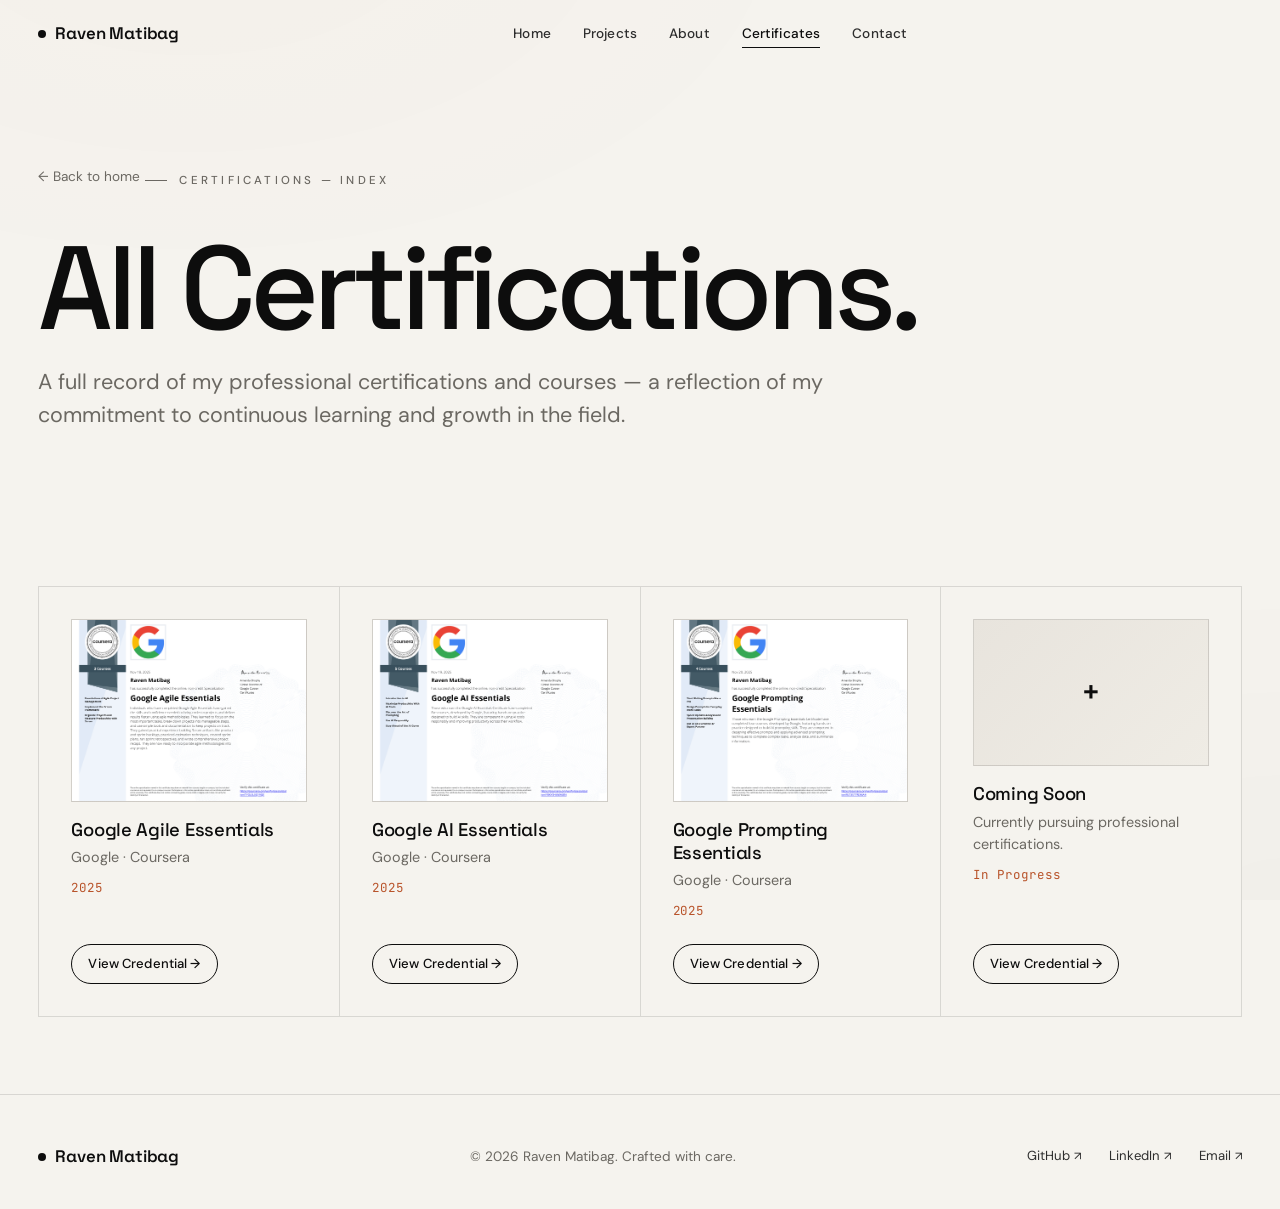
==== certifications.html @ 3fe0a2db "Add files via upload" ====
<!doctype html>
<html lang="en">
  <head>
    <meta charset="UTF-8" />
    <link rel="icon" type="image/png" href="assets/icons/favicon.png" />
    <meta name="viewport" content="width=device-width, initial-scale=1.0" />
    <meta name="description" content="All certifications earned by Raven Matibag — a Computer Engineering graduate and Software Engineer." />
    <meta name="theme-color" content="#f5f3ee" />
    <title>Certifications — Raven Matibag</title>

    <link rel="canonical" href="https://ravenmatibag.github.io/portfolio/certifications.html" />

    <meta property="og:type" content="website" />
    <meta property="og:title" content="Certifications — Raven Matibag" />
    <meta property="og:description" content="All certifications earned by Raven Matibag — a Computer Engineering graduate and Software Engineer." />
    <meta property="og:url" content="https://ravenmatibag.github.io/portfolio/certifications.html" />
    <meta property="og:image" content="assets/certificates/google-agile-essentials.png" />

    <meta name="twitter:card" content="summary_large_image" />
    <meta name="twitter:title" content="Certifications — Raven Matibag" />
    <meta name="twitter:description" content="All certifications earned by Raven Matibag — a Computer Engineering graduate and Software Engineer." />
    <meta name="twitter:image" content="assets/certificates/google-agile-essentials.png" />

    <link rel="manifest" href="manifest.json" />

    <link rel="preconnect" href="https://fonts.googleapis.com" />
    <link rel="preconnect" href="https://fonts.gstatic.com" crossorigin />
    <link href="https://fonts.googleapis.com/css2?family=Space+Grotesk:wght@400;500;600;700&family=DM+Sans:wght@400;500&family=JetBrains+Mono:wght@400;500&display=swap" rel="stylesheet" />
    <link rel="stylesheet" href="css/style.css" />
  </head>
  <body>

    <header class="nav" id="nav">
      <div class="nav-inner container">
        <a href="index.html" class="brand" aria-label="Home">Raven Matibag</a>
        <nav class="nav-menu" id="navMenu" aria-label="Primary navigation">
          <ul class="nav-links" id="navLinks">
            <li><a href="index.html" class="nav-link">Home</a></li>
            <li><a href="projects.html" class="nav-link">Projects</a></li>
            <li><a href="index.html#about" class="nav-link">About</a></li>
            <li><a href="certifications.html" class="nav-link active">Certificates</a></li>
            <li><a href="index.html#contact" class="nav-link">Contact</a></li>
          </ul>
        </nav>
        <div class="nav-controls">
          <button class="nav-toggle" id="navToggle" aria-label="Toggle navigation menu" aria-expanded="false" aria-controls="navLinks">
            <span></span><span></span>
          </button>
        </div>
      </div>
    </header>

    <main>
      <section class="page-hero">
        <div class="container">
          <a href="index.html" class="page-back" aria-label="Back to homepage">← Back to home</a>
          <p class="section-label">Certifications — Index</p>
          <h1 class="page-title">All Certifications.</h1>
          <p class="page-desc">A full record of my professional certifications and courses — a reflection of my commitment to continuous learning and growth in the field.</p>
        </div>
      </section>

      <section class="page-section">
        <div class="container">
          <div class="cert-grid">
            <article class="cert-card reveal">
              <div class="cert-card-image">
                <img
                  src="assets/certificates/google-agile-essentials.png"
                  alt="Google Agile Essentials Certificate"
                  class="cert-card-img"
                />
              </div>
              <div class="cert-card-body">
                <h2 class="cert-card-title">Google Agile Essentials</h2>
                <p class="cert-card-issuer">Google · Coursera</p>
                <span class="cert-card-date">2025</span>
              </div>
              <div class="cert-card-footer">
                <a href="https://www.coursera.org/account/accomplishments/specialization/TYOL5L0Q19QE" target="_blank" rel="noopener" class="btn btn-sm btn-ghost">View Credential →</a>
              </div>
            </article>

            <article class="cert-card reveal">
              <div class="cert-card-image">
                <img
                  src="assets/certificates/google-ai-essentials.png"
                  alt="Google AI Essentials Certificate"
                  class="cert-card-img"
                />
              </div>
              <div class="cert-card-body">
                <h2 class="cert-card-title">Google AI Essentials</h2>
                <p class="cert-card-issuer">Google · Coursera</p>
                <span class="cert-card-date">2025</span>
              </div>
              <div class="cert-card-footer">
                <a href="https://www.coursera.org/account/accomplishments/specialization/YBKY0H4WX6BN" target="_blank" rel="noopener" class="btn btn-sm btn-ghost">View Credential →</a>
              </div>
            </article>

            <article class="cert-card reveal">
              <div class="cert-card-image">
                <img
                  src="assets/certificates/google-prompting-essentials.png"
                  alt="Google Prompting Essentials Certificate"
                  class="cert-card-img"
                />
              </div>
              <div class="cert-card-body">
                <h2 class="cert-card-title">Google Prompting Essentials</h2>
                <p class="cert-card-issuer">Google · Coursera</p>
                <span class="cert-card-date">2025</span>
              </div>
              <div class="cert-card-footer">
                <a href="https://www.coursera.org/account/accomplishments/specialization/RLT3S77RDMAH" target="_blank" rel="noopener" class="btn btn-sm btn-ghost">View Credential →</a>
              </div>
            </article>

            <article class="cert-card reveal">
              <div class="cert-card-image"><span class="cert-card-mark">+</span></div>
              <div class="cert-card-body">
                <h2 class="cert-card-title">Coming Soon</h2>
                <p class="cert-card-issuer">Currently pursuing professional certifications.</p>
                <span class="cert-card-date">In Progress</span>
              </div>
              <div class="cert-card-footer">
                <a href="#" target="_blank" rel="noopener" class="btn btn-sm btn-ghost">View Credential →</a>
              </div>
            </article>

          </div>
        </div>
      </section>
    </main>

    <footer class="footer">
      <div class="container footer-inner">
        <a href="index.html" class="brand" aria-label="Back to home">Raven Matibag</a>
        <p class="copyright">&copy; <span id="year"></span> Raven Matibag. Crafted with care.</p>
        <ul class="social-links footer-social" aria-label="Social links">
          <li><a href="https://github.com/ravenmatibag" target="_blank" rel="noopener">GitHub</a></li>
          <li><a href="https://www.linkedin.com/in/raven-matibag-33302b389/" target="_blank" rel="noopener">LinkedIn</a></li>
          <li><a href="mailto:ravenmatibag.work@gmail.com">Email</a></li>
        </ul>
      </div>
    </footer>

    <button class="back-to-top" id="backToTop" aria-label="Back to top" hidden>
      <svg viewBox="0 0 24 24" width="18" height="18" aria-hidden="true" fill="none" stroke="currentColor" stroke-width="2" stroke-linecap="round" stroke-linejoin="round">
        <path d="M12 19V5M5 12l7-7 7 7"/>
      </svg>
    </button>

    <script src="js/script.js"></script>
  </body>
</html>
---- css/style.css ----
/* =========================================================
   Alex Rivera — Portfolio
   Editorial redesign · Paper & Ink · Space Grotesk × DM Sans
   ========================================================= */

/* ---------- Tokens ---------- */
:root {
  --paper: #f5f3ee;
  --paper-2: #efece5;
  --surface: #e8e4dd;
  --ink: #0d0d0d;
  --ink-2: #2d2d2d;
  --muted: #6b6862;
  --hairline: rgba(13, 13, 13, 0.12);
  --hairline-strong: rgba(13, 13, 13, 0.28);
  --accent: #b8532a;        /* restrained terracotta */
  --accent-ink: #7c3417;

  --font-display: "Space Grotesk", ui-sans-serif, system-ui, sans-serif;
  --font-body: "DM Sans", ui-sans-serif, system-ui, sans-serif;
  --font-mono: "JetBrains Mono", ui-monospace, "SF Mono", Menlo, monospace;

  --step-eyebrow: 0.72rem;
  --step-body: clamp(1rem, 0.5vw + 0.9rem, 1.075rem);
  --step-lead: clamp(1.15rem, 0.5vw + 1rem, 1.35rem);
  --step-h3: clamp(1.5rem, 1vw + 1.2rem, 2rem);
  --step-h2: clamp(2.25rem, 3vw + 1rem, 4.25rem);
  --step-h1: clamp(3.2rem, 8vw + 1rem, 9.5rem);
  --step-mega: clamp(4rem, 14vw, 16rem);

  --gutter: clamp(1.25rem, 3vw, 2.5rem);
  --container: 1280px;
  --radius: 2px;

  --ease-out: cubic-bezier(0.22, 1, 0.36, 1);
  --ease-in-out: cubic-bezier(0.65, 0, 0.35, 1);
}

/* ---------- Reset / base ---------- */
*, *::before, *::after { box-sizing: border-box; }
* { margin: 0; padding: 0; }

html {
  scroll-behavior: smooth;
  -webkit-text-size-adjust: 100%;
}

body {
  background: var(--paper);
  color: var(--ink);
  font-family: var(--font-body);
  font-size: var(--step-body);
  line-height: 1.55;
  font-feature-settings: "ss01", "cv11";
  -webkit-font-smoothing: antialiased;
  text-rendering: optimizeLegibility;
  overflow-x: hidden;
}

/* Subtle paper texture (no noise plugin needed) */
body::before {
  content: "";
  position: fixed;
  inset: 0;
  pointer-events: none;
  z-index: 0;
  opacity: 0.35;
  background:
    radial-gradient(1200px 700px at 15% -10%, rgba(184, 83, 42, 0.05), transparent 60%),
    radial-gradient(900px 600px at 100% 100%, rgba(13, 13, 13, 0.05), transparent 60%);
}

img, svg { display: block; max-width: 100%; }
button { font: inherit; color: inherit; background: none; border: 0; cursor: pointer; }
a { color: inherit; text-decoration: none; }
ul, ol { list-style: none; }

::selection { background: var(--ink); color: var(--paper); }

.container {
  width: 100%;
  max-width: var(--container);
  margin-inline: auto;
  padding-inline: var(--gutter);
  position: relative;
  z-index: 1;
}

/* =========================================================
   NAVIGATION
========================================================= */
.nav {
  position: fixed;
  inset: 0 0 auto 0;
  z-index: 50;
  padding: 1.2rem 0;
  transition: background 0.35s var(--ease-out), backdrop-filter 0.35s var(--ease-out),
              border-color 0.35s var(--ease-out), padding 0.35s var(--ease-out);
  border-bottom: 1px solid transparent;
}
.nav.scrolled {
  background: color-mix(in oklab, var(--paper) 82%, transparent);
  backdrop-filter: saturate(1.2) blur(14px);
  -webkit-backdrop-filter: saturate(1.2) blur(14px);
  border-bottom-color: var(--hairline);
  padding: 0.75rem 0;
}

.nav-inner {
  display: flex;
  align-items: center;
  justify-content: space-between;
  gap: 2rem;
}

.brand {
  font-family: var(--font-display);
  font-weight: 600;
  letter-spacing: -0.01em;
  font-size: 1.05rem;
  display: inline-flex;
  align-items: center;
  gap: 0.55rem;
}
.brand::before {
  content: "";
  width: 8px; height: 8px;
  background: var(--ink);
  border-radius: 999px;
  transform: translateY(1px);
}
.brand:hover::before { background: var(--accent); }

.brand-mark {
  display: inline-grid;
  place-items: center;
  width: 34px; height: 34px;
  background: var(--ink);
  color: var(--paper);
  font-family: var(--font-display);
  font-weight: 600;
  font-size: 0.85rem;
  letter-spacing: 0;
}
.brand-name { display: none; }

.nav-menu { display: flex; }
.nav-links {
  display: flex;
  gap: 2rem;
  align-items: center;
}
.nav-link {
  font-family: var(--font-body);
  font-size: 0.85rem;
  font-weight: 500;
  color: var(--ink-2);
  position: relative;
  padding: 0.25rem 0;
  letter-spacing: 0.01em;
  transition: color 0.25s var(--ease-out);
}
.nav-link::after {
  content: "";
  position: absolute;
  left: 0; right: auto; bottom: -2px;
  width: 100%;
  height: 1px;
  background: var(--ink);
  transform: scaleX(0);
  transform-origin: left;
  transition: transform 0.4s var(--ease-out);
}
.nav-link:hover, .nav-link.active { color: var(--ink); }
.nav-link:hover::after, .nav-link.active::after { transform: scaleX(1); }

.nav-controls { display: flex; align-items: center; gap: 0.5rem; }
.theme-toggle { display: none; }  /* removed for editorial cohesion */

.nav-toggle {
  display: none;
  width: 40px; height: 40px;
  border: 1px solid var(--hairline);
  border-radius: 999px;
  align-items: center;
  justify-content: center;
  flex-direction: column;
  gap: 4px;
  transition: border-color 0.25s var(--ease-out);
}
.nav-toggle span {
  display: block;
  width: 16px; height: 1.5px;
  background: var(--ink);
  transition: transform 0.3s var(--ease-out), opacity 0.2s;
}
.nav-toggle.open span:nth-child(1) { transform: translateY(3px) rotate(45deg); }
.nav-toggle.open span:nth-child(2) { transform: translateY(-3px) rotate(-45deg); }

/* =========================================================
   BUTTONS
========================================================= */
.btn {
  display: inline-flex;
  align-items: center;
  gap: 0.6rem;
  padding: 0.95rem 1.5rem;
  font-family: var(--font-body);
  font-size: 0.9rem;
  font-weight: 500;
  letter-spacing: 0.01em;
  border: 1px solid var(--ink);
  border-radius: 999px;
  transition: background 0.35s var(--ease-out), color 0.35s var(--ease-out),
              transform 0.25s var(--ease-out);
  position: relative;
  overflow: hidden;
}
.btn::after {
  content: "";
  position: absolute; inset: 0;
  background: var(--ink);
  transform: translateY(101%);
  transition: transform 0.5s var(--ease-out);
  z-index: -1;
}
.btn:hover::after { transform: translateY(0); }

.btn-primary {
  background: var(--ink);
  color: var(--paper);
}
.btn-primary::after { background: var(--accent); }
.btn-primary:hover { border-color: var(--accent); }

.btn-ghost {
  background: transparent;
  color: var(--ink);
}
.btn-ghost:hover { color: var(--paper); }

.btn-sm {
  padding: 0.55rem 1rem;
  font-size: 0.82rem;
}

/* =========================================================
   Section building blocks
========================================================= */
.section {
  padding-block: clamp(6rem, 12vw, 10rem);
  position: relative;
}

.section-label {
  font-family: var(--font-body);
  font-size: var(--step-eyebrow);
  font-weight: 500;
  letter-spacing: 0.28em;
  text-transform: uppercase;
  color: var(--muted);
  display: inline-flex;
  align-items: center;
  gap: 0.75rem;
}
.section-label::before {
  content: "";
  width: 22px; height: 1px;
  background: currentColor;
  display: inline-block;
}

.section-title {
  font-family: var(--font-display);
  font-weight: 500;
  font-size: var(--step-h2);
  line-height: 0.98;
  letter-spacing: -0.035em;
  margin-top: 1rem;
  max-width: 20ch;
}
.section-desc {
  font-size: var(--step-lead);
  color: var(--muted);
  max-width: 52ch;
  margin-top: 1.25rem;
  line-height: 1.5;
}
.section-head { margin-bottom: clamp(3rem, 6vw, 5rem); }

.section-cta {
  margin-top: clamp(3rem, 6vw, 5rem);
  display: flex;
  justify-content: center;
}

/* Reveal on scroll */
.reveal, .fade-in {
  opacity: 0;
  transform: translateY(24px);
  transition: opacity 0.9s var(--ease-out), transform 0.9s var(--ease-out);
}
.reveal.visible, .fade-in.visible {
  opacity: 1;
  transform: none;
}
@media (prefers-reduced-motion: reduce) {
  .reveal, .fade-in { opacity: 1; transform: none; transition: none; }
}

/* =========================================================
   HERO — asymmetric editorial spread
========================================================= */
.hero {
  min-height: 100vh;
  padding-top: clamp(7rem, 15vh, 10rem);
  padding-bottom: 3rem;
  display: flex;
  flex-direction: column;
  justify-content: space-between;
  position: relative;
}

.hero-inner {
  display: grid;
  grid-template-columns: minmax(0, 1.6fr) minmax(0, 1fr);
  gap: clamp(2rem, 5vw, 5rem);
  align-items: end;
  padding-bottom: 2rem;
}

.hero-eyebrow {
  font-family: var(--font-body);
  font-size: var(--step-eyebrow);
  font-weight: 500;
  letter-spacing: 0.28em;
  text-transform: uppercase;
  color: var(--muted);
  display: inline-flex;
  align-items: center;
  gap: 0.75rem;
  margin-bottom: 2rem;
}
.hero-eyebrow::before {
  content: "";
  width: 26px; height: 1px;
  background: currentColor;
}

.hero-name {
  font-family: var(--font-display);
  font-weight: 500;
  font-size: var(--step-h1);
  line-height: 0.86;
  letter-spacing: -0.055em;
  color: var(--ink);
}

.hero-role {
  margin-top: 1.75rem;
  font-family: var(--font-display);
  font-weight: 400;
  font-size: clamp(1.35rem, 2.5vw, 2.15rem);
  letter-spacing: -0.02em;
  color: var(--ink-2);
  display: flex;
  align-items: baseline;
  gap: 0.15rem;
  min-height: 1.4em;
}
.hero-role .typed { border-bottom: 1px solid var(--accent); padding-bottom: 2px; }
.typed-cursor {
  color: var(--accent);
  animation: blink 1s steps(2, start) infinite;
  margin-left: 2px;
}
@keyframes blink { to { opacity: 0; } }

.hero-intro {
  margin-top: 2rem;
  max-width: 46ch;
  font-size: var(--step-lead);
  line-height: 1.55;
  color: var(--ink-2);
}

.hero-actions {
  margin-top: 2.5rem;
  display: flex;
  flex-wrap: wrap;
  gap: 0.75rem;
}

/* Portrait: framed polaroid pinned right */
.hero-portrait {
  justify-self: end;
  align-self: end;
  width: min(100%, 380px);
  position: relative;
}
.hero-portrait::before {
  content: "";
  position: absolute;
  inset: -14px -14px auto auto;
  width: 60%;
  aspect-ratio: 1;
  border: 1px solid var(--hairline-strong);
  z-index: 0;
  pointer-events: none;
}
.portrait-frame {
  position: relative;
  aspect-ratio: 4/5;
  background: var(--surface);
  overflow: hidden;
  border: 1px solid var(--hairline);
  box-shadow: 0 20px 50px -30px rgba(13, 13, 13, 0.35);
  transform: rotate(1.2deg);
  transition: transform 0.6s var(--ease-out);
}
.hero-portrait:hover .portrait-frame { transform: rotate(0); }
.portrait-photo {
  width: 100%; height: 100%;
  object-fit: cover;
  filter: grayscale(0.15) contrast(1.02);
  transition: filter 0.6s var(--ease-out), transform 0.9s var(--ease-out);
}
.hero-portrait:hover .portrait-photo {
  filter: grayscale(0);
  transform: scale(1.03);
}

/* Hero foot: socials + scroll cue */
.hero-foot {
  display: flex;
  justify-content: space-between;
  align-items: end;
  padding-top: 2rem;
  border-top: 1px solid var(--hairline);
  gap: 2rem;
}
.social-links {
  display: flex;
  gap: 1.75rem;
  font-family: var(--font-body);
  font-size: 0.85rem;
  color: var(--ink-2);
}
.social-links a {
  position: relative;
  transition: color 0.25s;
}
.social-links a::after {
  content: "↗";
  margin-left: 4px;
  display: inline-block;
  transition: transform 0.3s var(--ease-out);
  font-size: 0.9em;
}
.social-links a:hover { color: var(--accent); }
.social-links a:hover::after { transform: translate(2px, -2px); }

.scroll-cue {
  font-family: var(--font-body);
  font-size: 0.75rem;
  letter-spacing: 0.28em;
  text-transform: uppercase;
  color: var(--muted);
  display: inline-flex;
  align-items: center;
  gap: 0.75rem;
  writing-mode: vertical-rl;
  transform: rotate(180deg);
}
.scroll-line {
  width: 1px;
  height: 42px;
  background: currentColor;
  position: relative;
  overflow: hidden;
}
.scroll-line::after {
  content: "";
  position: absolute; inset: 0;
  background: var(--ink);
  transform-origin: top;
  animation: scrollTick 2.4s var(--ease-in-out) infinite;
}
@keyframes scrollTick {
  0% { transform: scaleY(0); transform-origin: top; }
  50% { transform: scaleY(1); transform-origin: top; }
  50.01% { transform-origin: bottom; }
  100% { transform: scaleY(0); transform-origin: bottom; }
}

/* =========================================================
   PROJECTS — cursor-follow preview
========================================================= */
.projects { background: var(--paper); }

.project-list {
  border-top: 1px solid var(--ink);
}

.project-row {
  border-bottom: 1px solid var(--hairline);
  position: relative;
  transition: background 0.35s var(--ease-out);
}
.project-row:hover { background: var(--paper-2); }

.project-row-grid {
  display: grid;
  grid-template-columns: 60px 1fr auto;
  gap: clamp(1.5rem, 4vw, 3rem);
  align-items: center;
  padding: clamp(1.75rem, 3vw, 2.75rem) 0;
}

.project-number {
  font-family: var(--font-mono, var(--font-body));
  font-size: 0.85rem;
  color: var(--muted);
  letter-spacing: 0.1em;
}

.project-row-title {
  font-family: var(--font-display);
  font-weight: 500;
  font-size: clamp(1.5rem, 3vw, 2.6rem);
  line-height: 1.05;
  letter-spacing: -0.03em;
  color: var(--ink);
  transition: transform 0.5s var(--ease-out), color 0.3s;
}
.project-row-title a { display: inline-block; }
.project-row:hover .project-row-title { transform: translateX(8px); }

.project-row-desc {
  color: var(--muted);
  max-width: 60ch;
  margin-top: 0.5rem;
  font-size: 0.98rem;
}

.tech-tags {
  display: flex;
  flex-wrap: wrap;
  gap: 0.4rem;
  margin-top: 1rem;
}
.tech-tags li {
  font-family: var(--font-body);
  font-size: 0.72rem;
  letter-spacing: 0.08em;
  text-transform: uppercase;
  color: var(--ink-2);
  padding: 0.28rem 0.65rem;
  border: 1px solid var(--hairline-strong);
  border-radius: 999px;
}

.project-actions {
  display: flex;
  gap: 0.5rem;
  flex-shrink: 0;
}

/* Floating preview */
.project-preview {
  position: fixed;
  top: 0; left: 0;
  width: 340px;
  height: 240px;
  z-index: 40;
  pointer-events: none;
  opacity: 0;
  transform: translate(-50%, -50%) scale(0.94);
  transition: opacity 0.35s var(--ease-out), transform 0.4s var(--ease-out);
  will-change: transform, opacity;
  background: var(--ink);
  border: 1px solid var(--ink);
  box-shadow: 0 30px 60px -20px rgba(13, 13, 13, 0.45);
  overflow: hidden;
}
.project-preview.is-visible {
  opacity: 1;
}
.project-preview-chrome {
  display: flex;
  gap: 5px;
  padding: 9px 12px;
  background: #1a1a1a;
  border-bottom: 1px solid rgba(255, 255, 255, 0.08);
}
.chrome-dot {
  width: 8px; height: 8px;
  border-radius: 999px;
  background: rgba(255, 255, 255, 0.22);
}
.project-preview-inner {
  position: relative;
  height: calc(100% - 30px);
  overflow: hidden;
}
.project-preview-inner::before {
  content: attr(data-project);
  position: absolute;
  inset: 0;
  display: grid;
  place-items: center;
  font-family: var(--font-display);
  font-weight: 600;
  letter-spacing: 0.14em;
  text-transform: uppercase;
  color: rgba(245, 243, 238, 0.75);
  font-size: 0.85rem;
}
/* Per-project accent gradient */
.project-preview-inner[data-project="quiet"] {
  background: url("../assets/screenshots/quiet-list-preview.png") center/cover;
}
.project-preview-inner[data-project="project 2"] {
  background: linear-gradient(135deg, #2d2d2d, #6b6862);
}
.project-preview-inner[data-project="project 3"] {
  background: linear-gradient(135deg, #0d0d0d, #3a5a40);
}
.project-preview-inner[data-project="project 4"] {
  background: linear-gradient(135deg, #1a1a2e, #7c3417);
}

/* =========================================================
   ABOUT — editorial multi-section
========================================================= */
.about { position: relative; }

/* Full-bleed rule between sections */
.about + section, .projects + section, .about-sub + .about-sub {
  border-top: 1px solid var(--hairline);
}

.about-layout {
  display: grid;
  grid-template-columns: minmax(0, 5fr) minmax(0, 7fr);
  gap: clamp(2rem, 6vw, 6rem);
  align-items: start;
}

.about-photo-wrap {
  position: relative;
  aspect-ratio: 4/5;
  background: var(--surface);
  overflow: hidden;
  border: 1px solid var(--hairline);
  transform: rotate(-1deg);
  transition: transform 0.7s var(--ease-out);
}
.about-photo-wrap:hover { transform: rotate(0); }
.about-photo-wrap::before {
  content: "RM / 2025";
  position: absolute;
  bottom: 12px; left: 14px;
  z-index: 2;
  font-family: var(--font-mono, var(--font-body));
  font-size: 0.7rem;
  letter-spacing: 0.14em;
  color: var(--paper);
  mix-blend-mode: difference;
}
.about-photo {
  width: 100%; height: 100%;
  object-fit: cover;
  filter: grayscale(0.2);
  transition: filter 0.7s var(--ease-out);
}
.about-photo-wrap:hover .about-photo { filter: grayscale(0); }

.about-content { padding-top: 2rem; }
.about-bio p {
  font-family: var(--font-display);
  font-weight: 400;
  font-size: clamp(1.35rem, 1.5vw + 1rem, 1.95rem);
  line-height: 1.35;
  letter-spacing: -0.015em;
  color: var(--ink);
  text-wrap: balance;
}
.about-bio p::first-letter {
  font-weight: 500;
  font-size: 1.25em;
  color: var(--accent);
}

/* --- Subsections --- */
.about-sub {
  padding-block: clamp(5rem, 10vw, 8rem);
}
.about-sub .section-title { font-size: clamp(2rem, 3vw + 1rem, 3.25rem); }

/* Technologies marquee (full-bleed) */
.about-sub-tech { overflow: hidden; }
.tech-category { margin-top: 2.5rem; }
.tech-category-label {
  font-family: var(--font-body);
  font-size: 0.75rem;
  letter-spacing: 0.28em;
  text-transform: uppercase;
  color: var(--muted);
  margin-bottom: 1rem;
}
.tech-row-container {
  overflow: hidden;
  mask-image: linear-gradient(to right, transparent, black 8%, black 92%, transparent);
  -webkit-mask-image: linear-gradient(to right, transparent, black 8%, black 92%, transparent);
  padding: 0.5rem 0;
}
.tech-track {
  display: flex;
  gap: 1rem;
  width: max-content;
  animation: marquee 42s linear infinite;
  animation-play-state: running;
}
.tech-track[data-direction="1"] { animation-direction: reverse; }
.tech-track:hover { animation-play-state: paused; }
@keyframes marquee {
  from { transform: translateX(0); }
  to   { transform: translateX(var(--marquee-w, -50%)); }
}
.tech-item {
  display: inline-flex;
  align-items: center;
  gap: 0.65rem;
  padding: 0.75rem 1.15rem;
  border: 1px solid var(--hairline-strong);
  border-radius: 999px;
  background: var(--paper);
  color: var(--ink);
  white-space: nowrap;
  font-family: var(--font-display);
  font-weight: 500;
  font-size: 0.95rem;
  transition: background 0.3s, color 0.3s, border-color 0.3s;
}
.tech-item:hover {
  background: var(--ink);
  color: var(--paper);
  border-color: var(--ink);
}
.tech-logo {
  display: inline-grid;
  place-items: center;
  width: 26px; height: 26px;
  color: currentColor;
}
.tech-logo svg { width: 22px; height: 22px; }

/* Timeline — editorial */
.timeline {
  display: grid;
  gap: 0;
  margin-top: 1rem;
}
.timeline-item {
  display: grid;
  grid-template-columns: 190px 1fr;
  gap: clamp(1.5rem, 4vw, 3.5rem);
  padding: clamp(1.5rem, 3vw, 2.25rem) 0;
  border-top: 1px solid var(--hairline);
  align-items: baseline;
  transition: padding-left 0.4s var(--ease-out);
}
.timeline-item:hover { padding-left: 0.5rem; }
.timeline-item:last-child { border-bottom: 1px solid var(--hairline); }
.timeline-year {
  font-family: var(--font-mono, var(--font-body));
  font-size: 0.85rem;
  letter-spacing: 0.08em;
  color: var(--muted);
}
.timeline-body h4 {
  font-family: var(--font-display);
  font-weight: 500;
  font-size: clamp(1.25rem, 1.5vw + 0.5rem, 1.75rem);
  letter-spacing: -0.015em;
  line-height: 1.15;
}
.timeline-place {
  color: var(--accent);
  font-size: 0.9rem;
  font-weight: 500;
  margin-top: 0.35rem;
  margin-bottom: 0.75rem;
  letter-spacing: 0.02em;
}
.timeline-body p:last-child {
  color: var(--muted);
  max-width: 60ch;
}

/* =========================================================
   CERTIFICATES
========================================================= */
.certificates .cert-list {
  display: grid;
  grid-template-columns: repeat(auto-fill, minmax(240px, 1fr));
  border-top: 1px solid var(--hairline);
  border-left: 1px solid var(--hairline);
}
.cert-item {
  background: var(--paper);
  border-right: 1px solid var(--hairline);
  border-bottom: 1px solid var(--hairline);
  padding: 2rem 1.5rem;
  display: flex;
  flex-direction: column;
  gap: 0.55rem;
  transition: background 0.35s var(--ease-out), transform 0.35s var(--ease-out);
  position: relative;
}
.cert-item:hover { background: var(--paper-2); }
.cert-mark {
  width: 44px; height: 44px;
  border: 1px solid var(--ink);
  display: grid; place-items: center;
  font-family: var(--font-display);
  font-weight: 500;
  font-size: 0.85rem;
  letter-spacing: 0.02em;
  margin-bottom: 0.75rem;
  transition: background 0.3s, color 0.3s;
}
.cert-item:hover .cert-mark { background: var(--ink); color: var(--paper); }
.cert-item h3 {
  font-family: var(--font-display);
  font-weight: 500;
  font-size: 1.05rem;
  letter-spacing: -0.01em;
  line-height: 1.25;
}
.cert-issuer { color: var(--muted); font-size: 0.9rem; }
.cert-year {
  font-family: var(--font-mono, var(--font-body));
  font-size: 0.78rem;
  color: var(--accent);
  letter-spacing: 0.08em;
  margin-top: auto;
  padding-top: 0.75rem;
}

/* =========================================================
   CONTACT
========================================================= */
.contact { position: relative; }

.contact-grid {
  display: grid;
  grid-template-columns: minmax(0, 4fr) minmax(0, 6fr);
  gap: clamp(2rem, 6vw, 5rem);
  align-items: start;
}

.contact-info {
  position: sticky;
  top: 100px;
}
.contact-list { display: grid; gap: 1.5rem; }
.contact-list li {
  display: grid;
  gap: 0.35rem;
  padding-bottom: 1.25rem;
  border-bottom: 1px solid var(--hairline);
}
.contact-label {
  font-family: var(--font-body);
  font-size: 0.72rem;
  letter-spacing: 0.28em;
  text-transform: uppercase;
  color: var(--muted);
}
.contact-list a, .contact-list span:not(.contact-label) {
  font-family: var(--font-display);
  font-size: clamp(1rem, 1vw + 0.5rem, 1.15rem);
  color: var(--ink);
  transition: color 0.25s;
}
.contact-list a:hover { color: var(--accent); }

.contact-form { display: grid; gap: 1.25rem; }
.field { display: grid; gap: 0.4rem; }
.field label {
  font-family: var(--font-body);
  font-size: 0.72rem;
  letter-spacing: 0.28em;
  text-transform: uppercase;
  color: var(--muted);
}
.field input, .field textarea {
  font: inherit;
  color: var(--ink);
  background: transparent;
  border: 0;
  border-bottom: 1px solid var(--hairline-strong);
  padding: 0.75rem 0;
  outline: none;
  transition: border-color 0.3s var(--ease-out);
  font-size: 1.05rem;
  resize: vertical;
}
.field input::placeholder, .field textarea::placeholder { color: var(--muted); opacity: 0.65; }
.field input:focus, .field textarea:focus { border-color: var(--ink); }
.field.invalid input, .field.invalid textarea { border-color: var(--accent); }
.error {
  font-size: 0.8rem;
  color: var(--accent);
  min-height: 1em;
}
.form-success {
  color: var(--accent);
  font-size: 0.95rem;
  margin-top: 0.5rem;
}
.contact-form .btn { justify-self: start; margin-top: 0.5rem; }

/* =========================================================
   FOOTER
========================================================= */
.footer {
  padding: 3rem 0 2.5rem;
  border-top: 1px solid var(--hairline);
  position: relative;
  z-index: 1;
}
.footer-inner {
  display: flex;
  justify-content: space-between;
  align-items: center;
  gap: 2rem;
  flex-wrap: wrap;
}
.copyright { color: var(--muted); font-size: 0.85rem; }
.footer-social { font-size: 0.82rem; }

/* Back to top */
.back-to-top {
  position: fixed;
  right: clamp(1rem, 3vw, 2rem);
  bottom: clamp(1rem, 3vw, 2rem);
  width: 46px; height: 46px;
  border: 1px solid var(--ink);
  background: var(--paper);
  border-radius: 999px;
  display: grid;
  place-items: center;
  opacity: 0;
  transform: translateY(12px);
  transition: opacity 0.35s var(--ease-out), transform 0.35s var(--ease-out), background 0.25s, color 0.25s;
  z-index: 40;
}
.back-to-top.visible { opacity: 1; transform: none; }
.back-to-top:hover { background: var(--ink); color: var(--paper); }

/* =========================================================
   PAGE (projects.html / certifications.html)
========================================================= */
.page-hero {
  padding-top: clamp(8rem, 18vh, 12rem);
  padding-bottom: clamp(3rem, 6vw, 5rem);
}
.page-back {
  font-family: var(--font-body);
  font-size: 0.85rem;
  color: var(--muted);
  display: inline-flex;
  align-items: center;
  gap: 0.4rem;
  margin-bottom: 2rem;
  transition: color 0.25s, transform 0.3s var(--ease-out);
}
.page-back:hover { color: var(--ink); transform: translateX(-3px); }

.page-title {
  font-family: var(--font-display);
  font-weight: 500;
  font-size: var(--step-h1);
  line-height: 0.9;
  letter-spacing: -0.05em;
  margin-top: 1rem;
}
.page-desc {
  margin-top: 1.5rem;
  max-width: 60ch;
  font-size: var(--step-lead);
  color: var(--muted);
}

.page-section { padding-block: clamp(3rem, 6vw, 6rem); }

/* Projects grid on projects.html */
.project-grid {
  display: grid;
  grid-template-columns: repeat(auto-fill, minmax(320px, 1fr));
  border-top: 1px solid var(--hairline);
  border-left: 1px solid var(--hairline);
}
.project-card {
  background: var(--paper);
  border-right: 1px solid var(--hairline);
  border-bottom: 1px solid var(--hairline);
  padding: 2rem;
  display: flex;
  flex-direction: column;
  gap: 1.25rem;
  transition: background 0.35s var(--ease-out);
}
.project-card:hover { background: var(--paper-2); }
.project-card-image {
  aspect-ratio: 16/10;
  background: linear-gradient(135deg, var(--surface), var(--paper-2));
  border: 1px solid var(--hairline);
  display: grid;
  place-items: center;
  overflow: hidden;
}
.project-card-placeholder {
  font-family: var(--font-display);
  font-weight: 500;
  color: var(--muted);
  letter-spacing: -0.01em;
  font-size: 1.05rem;
  padding: 0 1rem;
  text-align: center;
}
.project-card-body { display: grid; gap: 0.6rem; }
.project-card-title {
  font-family: var(--font-display);
  font-weight: 500;
  font-size: 1.4rem;
  letter-spacing: -0.02em;
  line-height: 1.15;
}
.project-card-desc { color: var(--muted); font-size: 0.95rem; }
.project-card-footer {
  display: flex;
  gap: 0.5rem;
  margin-top: auto;
  padding-top: 0.5rem;
}

/* Cert grid on certifications.html */
.cert-grid {
  display: grid;
  grid-template-columns: repeat(auto-fill, minmax(280px, 1fr));
  border-top: 1px solid var(--hairline);
  border-left: 1px solid var(--hairline);
}
.cert-card {
  background: var(--paper);
  border-right: 1px solid var(--hairline);
  border-bottom: 1px solid var(--hairline);
  padding: 2rem;
  display: flex;
  flex-direction: column;
  gap: 1rem;
  transition: background 0.35s var(--ease-out);
}
.cert-card:hover { background: var(--paper-2); }
.cert-card-image {
  aspect-ratio: 16/10;
  background: linear-gradient(135deg, var(--surface), var(--paper-2));
  border: 1px solid var(--hairline);
  display: grid;
  place-items: center;
}
.cert-card-mark {
  font-family: var(--font-display);
  font-weight: 500;
  font-size: 2rem;
  color: var(--ink);
  letter-spacing: -0.03em;
}
.cert-card-body { display: grid; gap: 0.35rem; }
.cert-card-title {
  font-family: var(--font-display);
  font-weight: 500;
  font-size: 1.15rem;
  letter-spacing: -0.015em;
  line-height: 1.25;
}
.cert-card-issuer { color: var(--muted); font-size: 0.9rem; }
.cert-card-date {
  font-family: var(--font-mono, var(--font-body));
  font-size: 0.78rem;
  color: var(--accent);
  letter-spacing: 0.08em;
  margin-top: 0.25rem;
}
.cert-card-footer { margin-top: auto; padding-top: 0.5rem; }

/* =========================================================
   RESPONSIVE
========================================================= */
@media (max-width: 900px) {
  .nav-menu {
    position: fixed;
    inset: 68px 0 auto 0;
    background: var(--paper);
    border-bottom: 1px solid var(--hairline);
    display: none;
    padding: 1.5rem var(--gutter) 2rem;
  }
  .nav-menu.open { display: block; }
  .nav-links {
    flex-direction: column;
    align-items: flex-start;
    gap: 1.25rem;
  }
  .nav-links .nav-link { font-size: 1.35rem; font-family: var(--font-display); }
  .nav-toggle { display: inline-flex; }

  .hero-inner {
    grid-template-columns: 1fr;
    gap: 3rem;
  }
  .hero-portrait { width: 240px; justify-self: start; }
  .hero-foot { flex-direction: column; align-items: flex-start; }
  .scroll-cue { writing-mode: horizontal-tb; transform: none; }
  .scroll-line { width: 42px; height: 1px; }
  .scroll-line::after { transform-origin: left; animation: scrollTickH 2.4s var(--ease-in-out) infinite; }
  @keyframes scrollTickH {
    0% { transform: scaleX(0); transform-origin: left; }
    50% { transform: scaleX(1); transform-origin: left; }
    50.01% { transform-origin: right; }
    100% { transform: scaleX(0); transform-origin: right; }
  }

  .about-layout { grid-template-columns: 1fr; }
  .about-photo-wrap { max-width: 320px; }

  .project-row-grid {
    grid-template-columns: 40px 1fr;
    gap: 1rem;
  }
  .project-actions {
    grid-column: 1 / -1;
    padding-left: 56px;
  }

  .timeline-item {
    grid-template-columns: 1fr;
    gap: 0.5rem;
  }

  .contact-grid { grid-template-columns: 1fr; }
  .contact-info { position: static; }
}

@media (max-width: 520px) {
  .btn { padding: 0.8rem 1.2rem; font-size: 0.85rem; }
  .project-preview { display: none; }
}
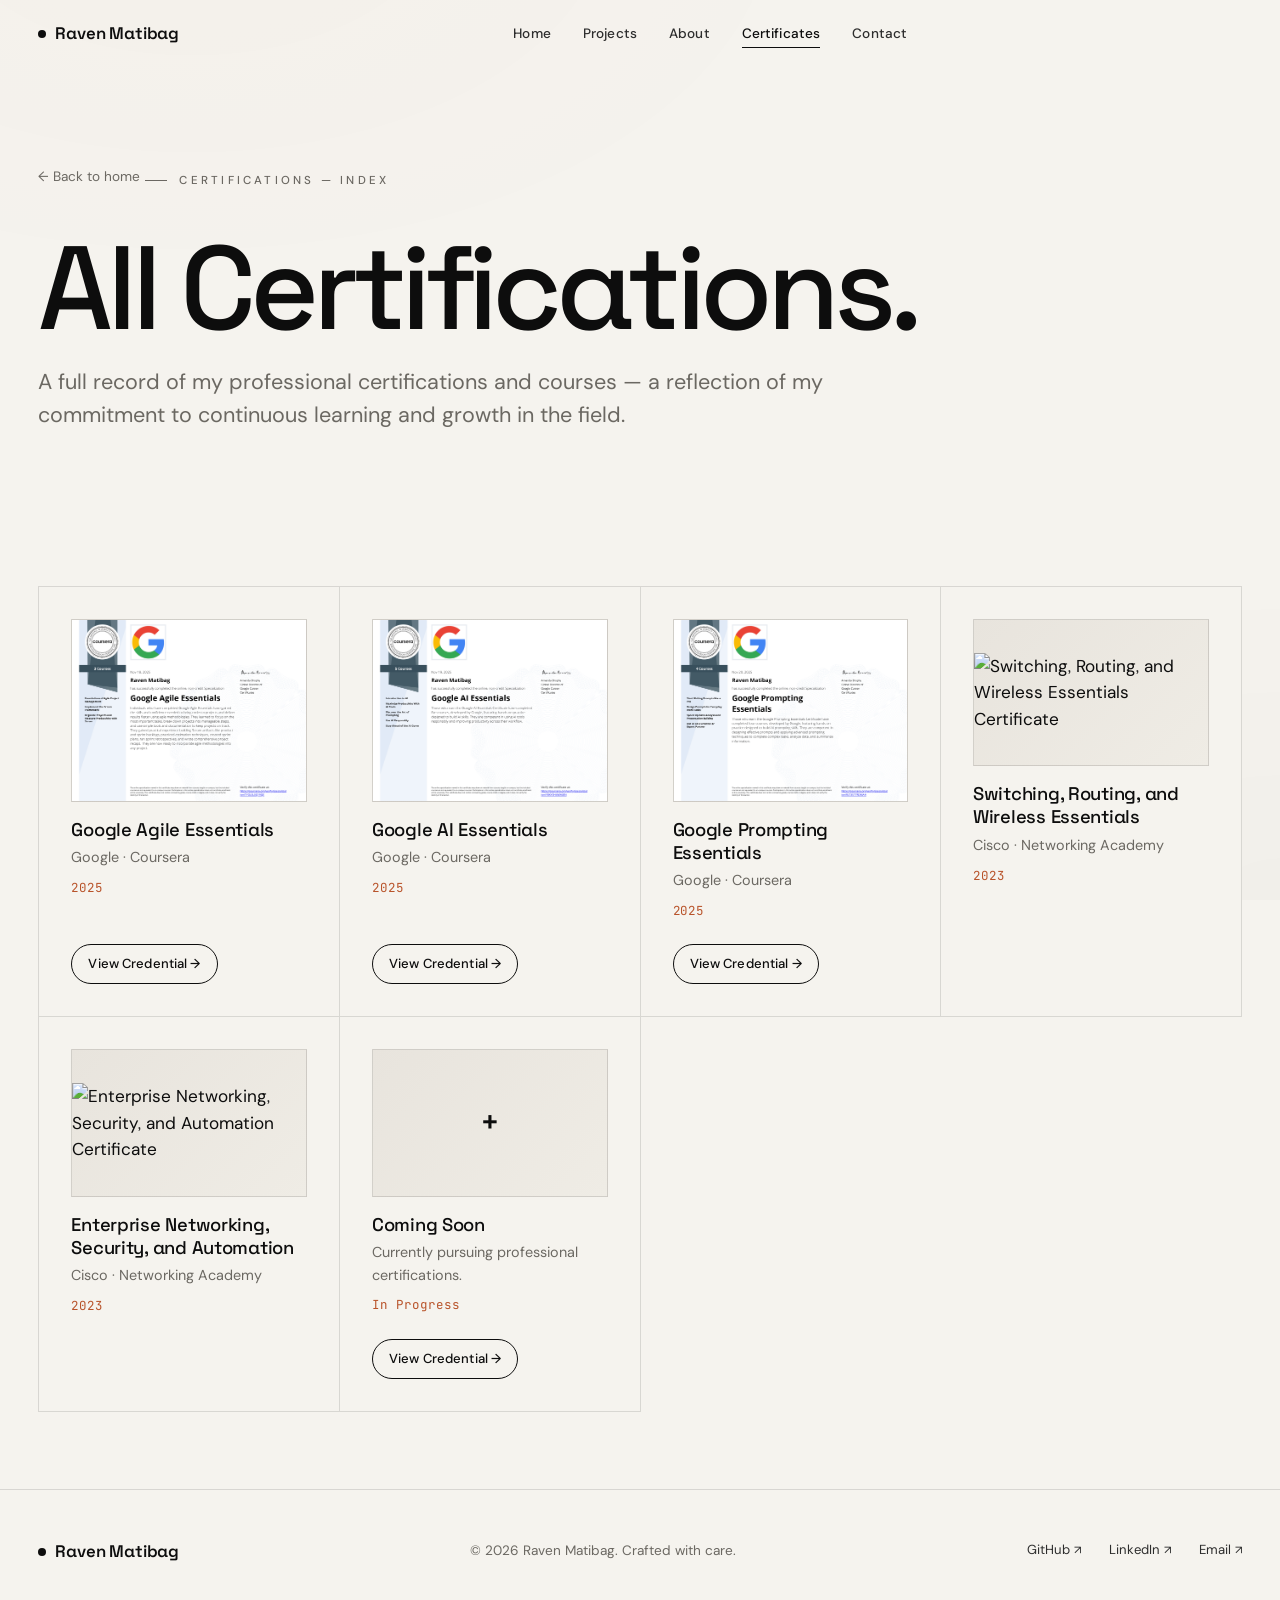
==== commit a7645d7c: "Add files via upload" ====
--- a/certifications.html
+++ b/certifications.html
@@ -1,157 +1,188 @@
-<!doctype html>
-<html lang="en">
-  <head>
-    <meta charset="UTF-8" />
-    <link rel="icon" type="image/png" href="assets/icons/favicon.png" />
-    <meta name="viewport" content="width=device-width, initial-scale=1.0" />
-    <meta name="description" content="All certifications earned by Raven Matibag — a Computer Engineering graduate and Software Engineer." />
-    <meta name="theme-color" content="#f5f3ee" />
-    <title>Certifications — Raven Matibag</title>
-
-    <link rel="canonical" href="https://ravenmatibag.github.io/portfolio/certifications.html" />
-
-    <meta property="og:type" content="website" />
-    <meta property="og:title" content="Certifications — Raven Matibag" />
-    <meta property="og:description" content="All certifications earned by Raven Matibag — a Computer Engineering graduate and Software Engineer." />
-    <meta property="og:url" content="https://ravenmatibag.github.io/portfolio/certifications.html" />
-    <meta property="og:image" content="assets/certificates/google-agile-essentials.png" />
-
-    <meta name="twitter:card" content="summary_large_image" />
-    <meta name="twitter:title" content="Certifications — Raven Matibag" />
-    <meta name="twitter:description" content="All certifications earned by Raven Matibag — a Computer Engineering graduate and Software Engineer." />
-    <meta name="twitter:image" content="assets/certificates/google-agile-essentials.png" />
-
-    <link rel="manifest" href="manifest.json" />
-
-    <link rel="preconnect" href="https://fonts.googleapis.com" />
-    <link rel="preconnect" href="https://fonts.gstatic.com" crossorigin />
-    <link href="https://fonts.googleapis.com/css2?family=Space+Grotesk:wght@400;500;600;700&family=DM+Sans:wght@400;500&family=JetBrains+Mono:wght@400;500&display=swap" rel="stylesheet" />
-    <link rel="stylesheet" href="css/style.css" />
-  </head>
-  <body>
-
-    <header class="nav" id="nav">
-      <div class="nav-inner container">
-        <a href="index.html" class="brand" aria-label="Home">Raven Matibag</a>
-        <nav class="nav-menu" id="navMenu" aria-label="Primary navigation">
-          <ul class="nav-links" id="navLinks">
-            <li><a href="index.html" class="nav-link">Home</a></li>
-            <li><a href="projects.html" class="nav-link">Projects</a></li>
-            <li><a href="index.html#about" class="nav-link">About</a></li>
-            <li><a href="certifications.html" class="nav-link active">Certificates</a></li>
-            <li><a href="index.html#contact" class="nav-link">Contact</a></li>
-          </ul>
-        </nav>
-        <div class="nav-controls">
-          <button class="nav-toggle" id="navToggle" aria-label="Toggle navigation menu" aria-expanded="false" aria-controls="navLinks">
-            <span></span><span></span>
-          </button>
-        </div>
-      </div>
-    </header>
-
-    <main>
-      <section class="page-hero">
-        <div class="container">
-          <a href="index.html" class="page-back" aria-label="Back to homepage">← Back to home</a>
-          <p class="section-label">Certifications — Index</p>
-          <h1 class="page-title">All Certifications.</h1>
-          <p class="page-desc">A full record of my professional certifications and courses — a reflection of my commitment to continuous learning and growth in the field.</p>
-        </div>
-      </section>
-
-      <section class="page-section">
-        <div class="container">
-          <div class="cert-grid">
-            <article class="cert-card reveal">
-              <div class="cert-card-image">
-                <img
-                  src="assets/certificates/google-agile-essentials.png"
-                  alt="Google Agile Essentials Certificate"
-                  class="cert-card-img"
-                />
-              </div>
-              <div class="cert-card-body">
-                <h2 class="cert-card-title">Google Agile Essentials</h2>
-                <p class="cert-card-issuer">Google · Coursera</p>
-                <span class="cert-card-date">2025</span>
-              </div>
-              <div class="cert-card-footer">
-                <a href="https://www.coursera.org/account/accomplishments/specialization/TYOL5L0Q19QE" target="_blank" rel="noopener" class="btn btn-sm btn-ghost">View Credential →</a>
-              </div>
-            </article>
-
-            <article class="cert-card reveal">
-              <div class="cert-card-image">
-                <img
-                  src="assets/certificates/google-ai-essentials.png"
-                  alt="Google AI Essentials Certificate"
-                  class="cert-card-img"
-                />
-              </div>
-              <div class="cert-card-body">
-                <h2 class="cert-card-title">Google AI Essentials</h2>
-                <p class="cert-card-issuer">Google · Coursera</p>
-                <span class="cert-card-date">2025</span>
-              </div>
-              <div class="cert-card-footer">
-                <a href="https://www.coursera.org/account/accomplishments/specialization/YBKY0H4WX6BN" target="_blank" rel="noopener" class="btn btn-sm btn-ghost">View Credential →</a>
-              </div>
-            </article>
-
-            <article class="cert-card reveal">
-              <div class="cert-card-image">
-                <img
-                  src="assets/certificates/google-prompting-essentials.png"
-                  alt="Google Prompting Essentials Certificate"
-                  class="cert-card-img"
-                />
-              </div>
-              <div class="cert-card-body">
-                <h2 class="cert-card-title">Google Prompting Essentials</h2>
-                <p class="cert-card-issuer">Google · Coursera</p>
-                <span class="cert-card-date">2025</span>
-              </div>
-              <div class="cert-card-footer">
-                <a href="https://www.coursera.org/account/accomplishments/specialization/RLT3S77RDMAH" target="_blank" rel="noopener" class="btn btn-sm btn-ghost">View Credential →</a>
-              </div>
-            </article>
-
-            <article class="cert-card reveal">
-              <div class="cert-card-image"><span class="cert-card-mark">+</span></div>
-              <div class="cert-card-body">
-                <h2 class="cert-card-title">Coming Soon</h2>
-                <p class="cert-card-issuer">Currently pursuing professional certifications.</p>
-                <span class="cert-card-date">In Progress</span>
-              </div>
-              <div class="cert-card-footer">
-                <a href="#" target="_blank" rel="noopener" class="btn btn-sm btn-ghost">View Credential →</a>
-              </div>
-            </article>
-
-          </div>
-        </div>
-      </section>
-    </main>
-
-    <footer class="footer">
-      <div class="container footer-inner">
-        <a href="index.html" class="brand" aria-label="Back to home">Raven Matibag</a>
-        <p class="copyright">&copy; <span id="year"></span> Raven Matibag. Crafted with care.</p>
-        <ul class="social-links footer-social" aria-label="Social links">
-          <li><a href="https://github.com/ravenmatibag" target="_blank" rel="noopener">GitHub</a></li>
-          <li><a href="https://www.linkedin.com/in/raven-matibag-33302b389/" target="_blank" rel="noopener">LinkedIn</a></li>
-          <li><a href="mailto:ravenmatibag.work@gmail.com">Email</a></li>
-        </ul>
-      </div>
-    </footer>
-
-    <button class="back-to-top" id="backToTop" aria-label="Back to top" hidden>
-      <svg viewBox="0 0 24 24" width="18" height="18" aria-hidden="true" fill="none" stroke="currentColor" stroke-width="2" stroke-linecap="round" stroke-linejoin="round">
-        <path d="M12 19V5M5 12l7-7 7 7"/>
-      </svg>
-    </button>
-
-    <script src="js/script.js"></script>
-  </body>
-</html>
+<!doctype html>
+<html lang="en">
+  <head>
+    <meta charset="UTF-8" />
+    <link rel="icon" type="image/png" href="assets/icons/favicon.png" />
+    <meta name="viewport" content="width=device-width, initial-scale=1.0" />
+    <meta name="description" content="All certifications earned by Raven Matibag — a Computer Engineering graduate and Software Engineer." />
+    <meta name="theme-color" content="#f5f3ee" />
+    <title>Certifications — Raven Matibag</title>
+
+    <link rel="canonical" href="https://ravenmatibag.github.io/portfolio/certifications.html" />
+
+    <meta property="og:type" content="website" />
+    <meta property="og:title" content="Certifications — Raven Matibag" />
+    <meta property="og:description" content="All certifications earned by Raven Matibag — a Computer Engineering graduate and Software Engineer." />
+    <meta property="og:url" content="https://ravenmatibag.github.io/portfolio/certifications.html" />
+    <meta property="og:image" content="assets/certificates/google-agile-essentials.png" />
+
+    <meta name="twitter:card" content="summary_large_image" />
+    <meta name="twitter:title" content="Certifications — Raven Matibag" />
+    <meta name="twitter:description" content="All certifications earned by Raven Matibag — a Computer Engineering graduate and Software Engineer." />
+    <meta name="twitter:image" content="assets/certificates/google-agile-essentials.png" />
+
+    <link rel="manifest" href="manifest.json" />
+
+    <link rel="preconnect" href="https://fonts.googleapis.com" />
+    <link rel="preconnect" href="https://fonts.gstatic.com" crossorigin />
+    <link href="https://fonts.googleapis.com/css2?family=Space+Grotesk:wght@400;500;600;700&family=DM+Sans:wght@400;500&family=JetBrains+Mono:wght@400;500&display=swap" rel="stylesheet" />
+    <link rel="stylesheet" href="css/style.css" />
+  </head>
+  <body>
+
+    <header class="nav" id="nav">
+      <div class="nav-inner container">
+        <a href="index.html" class="brand" aria-label="Home">Raven Matibag</a>
+        <nav class="nav-menu" id="navMenu" aria-label="Primary navigation">
+          <ul class="nav-links" id="navLinks">
+            <li><a href="index.html" class="nav-link">Home</a></li>
+            <li><a href="projects.html" class="nav-link">Projects</a></li>
+            <li><a href="index.html#about" class="nav-link">About</a></li>
+            <li><a href="certifications.html" class="nav-link active">Certificates</a></li>
+            <li><a href="index.html#contact" class="nav-link">Contact</a></li>
+          </ul>
+        </nav>
+        <div class="nav-controls">
+          <button class="nav-toggle" id="navToggle" aria-label="Toggle navigation menu" aria-expanded="false" aria-controls="navLinks">
+            <span></span><span></span>
+          </button>
+        </div>
+      </div>
+    </header>
+
+    <main>
+      <section class="page-hero">
+        <div class="container">
+          <a href="index.html" class="page-back" aria-label="Back to homepage">← Back to home</a>
+          <p class="section-label">Certifications — Index</p>
+          <h1 class="page-title">All Certifications.</h1>
+          <p class="page-desc">A full record of my professional certifications and courses — a reflection of my commitment to continuous learning and growth in the field.</p>
+        </div>
+      </section>
+
+      <section class="page-section">
+        <div class="container">
+          <div class="cert-grid">
+            <article class="cert-card reveal">
+              <div class="cert-card-image">
+                <img
+                  src="assets/certificates/google-agile-essentials.png"
+                  alt="Google Agile Essentials Certificate"
+                  class="cert-card-img"
+                />
+              </div>
+              <div class="cert-card-body">
+                <h2 class="cert-card-title">Google Agile Essentials</h2>
+                <p class="cert-card-issuer">Google · Coursera</p>
+                <span class="cert-card-date">2025</span>
+              </div>
+              <div class="cert-card-footer">
+                <a href="https://www.coursera.org/account/accomplishments/specialization/TYOL5L0Q19QE" target="_blank" rel="noopener" class="btn btn-sm btn-ghost">View Credential →</a>
+              </div>
+            </article>
+
+            <article class="cert-card reveal">
+              <div class="cert-card-image">
+                <img
+                  src="assets/certificates/google-ai-essentials.png"
+                  alt="Google AI Essentials Certificate"
+                  class="cert-card-img"
+                />
+              </div>
+              <div class="cert-card-body">
+                <h2 class="cert-card-title">Google AI Essentials</h2>
+                <p class="cert-card-issuer">Google · Coursera</p>
+                <span class="cert-card-date">2025</span>
+              </div>
+              <div class="cert-card-footer">
+                <a href="https://www.coursera.org/account/accomplishments/specialization/YBKY0H4WX6BN" target="_blank" rel="noopener" class="btn btn-sm btn-ghost">View Credential →</a>
+              </div>
+            </article>
+
+            <article class="cert-card reveal">
+              <div class="cert-card-image">
+                <img
+                  src="assets/certificates/google-prompting-essentials.png"
+                  alt="Google Prompting Essentials Certificate"
+                  class="cert-card-img"
+                />
+              </div>
+              <div class="cert-card-body">
+                <h2 class="cert-card-title">Google Prompting Essentials</h2>
+                <p class="cert-card-issuer">Google · Coursera</p>
+                <span class="cert-card-date">2025</span>
+              </div>
+              <div class="cert-card-footer">
+                <a href="https://www.coursera.org/account/accomplishments/specialization/RLT3S77RDMAH" target="_blank" rel="noopener" class="btn btn-sm btn-ghost">View Credential →</a>
+              </div>
+            </article>
+
+            <article class="cert-card reveal">
+              <div class="cert-card-image">
+                <img
+                  src="assets/certificates/switching-routing-wireless-essentials.png"
+                  alt="Switching, Routing, and Wireless Essentials Certificate"
+                  class="cert-card-img"
+                />
+              </div>
+              <div class="cert-card-body">
+                <h2 class="cert-card-title">Switching, Routing, and Wireless Essentials</h2>
+                <p class="cert-card-issuer">Cisco · Networking Academy</p>
+                <span class="cert-card-date">2023</span>
+              </div>
+            </article>
+
+            <article class="cert-card reveal">
+              <div class="cert-card-image">
+                <img
+                  src="assets/certificates/enterprise-networking-security-automation.png"
+                  alt="Enterprise Networking, Security, and Automation Certificate"
+                  class="cert-card-img"
+                />
+              </div>
+              <div class="cert-card-body">
+                <h2 class="cert-card-title">Enterprise Networking, Security, and Automation</h2>
+                <p class="cert-card-issuer">Cisco · Networking Academy</p>
+                <span class="cert-card-date">2023</span>
+              </div>
+            </article>
+
+
+            <article class="cert-card reveal">
+              <div class="cert-card-image"><span class="cert-card-mark">+</span></div>
+              <div class="cert-card-body">
+                <h2 class="cert-card-title">Coming Soon</h2>
+                <p class="cert-card-issuer">Currently pursuing professional certifications.</p>
+                <span class="cert-card-date">In Progress</span>
+              </div>
+              <div class="cert-card-footer">
+                <a href="#" target="_blank" rel="noopener" class="btn btn-sm btn-ghost">View Credential →</a>
+              </div>
+            </article>
+
+          </div>
+        </div>
+      </section>
+    </main>
+
+    <footer class="footer">
+      <div class="container footer-inner">
+        <a href="index.html" class="brand" aria-label="Back to home">Raven Matibag</a>
+        <p class="copyright">&copy; <span id="year"></span> Raven Matibag. Crafted with care.</p>
+        <ul class="social-links footer-social" aria-label="Social links">
+          <li><a href="https://github.com/ravenmatibag" target="_blank" rel="noopener">GitHub</a></li>
+          <li><a href="https://www.linkedin.com/in/raven-matibag-33302b389/" target="_blank" rel="noopener">LinkedIn</a></li>
+          <li><a href="mailto:ravenmatibag.work@gmail.com">Email</a></li>
+        </ul>
+      </div>
+    </footer>
+
+    <button class="back-to-top" id="backToTop" aria-label="Back to top" hidden>
+      <svg viewBox="0 0 24 24" width="18" height="18" aria-hidden="true" fill="none" stroke="currentColor" stroke-width="2" stroke-linecap="round" stroke-linejoin="round">
+        <path d="M12 19V5M5 12l7-7 7 7"/>
+      </svg>
+    </button>
+
+    <script src="js/script.js"></script>
+  </body>
+</html>
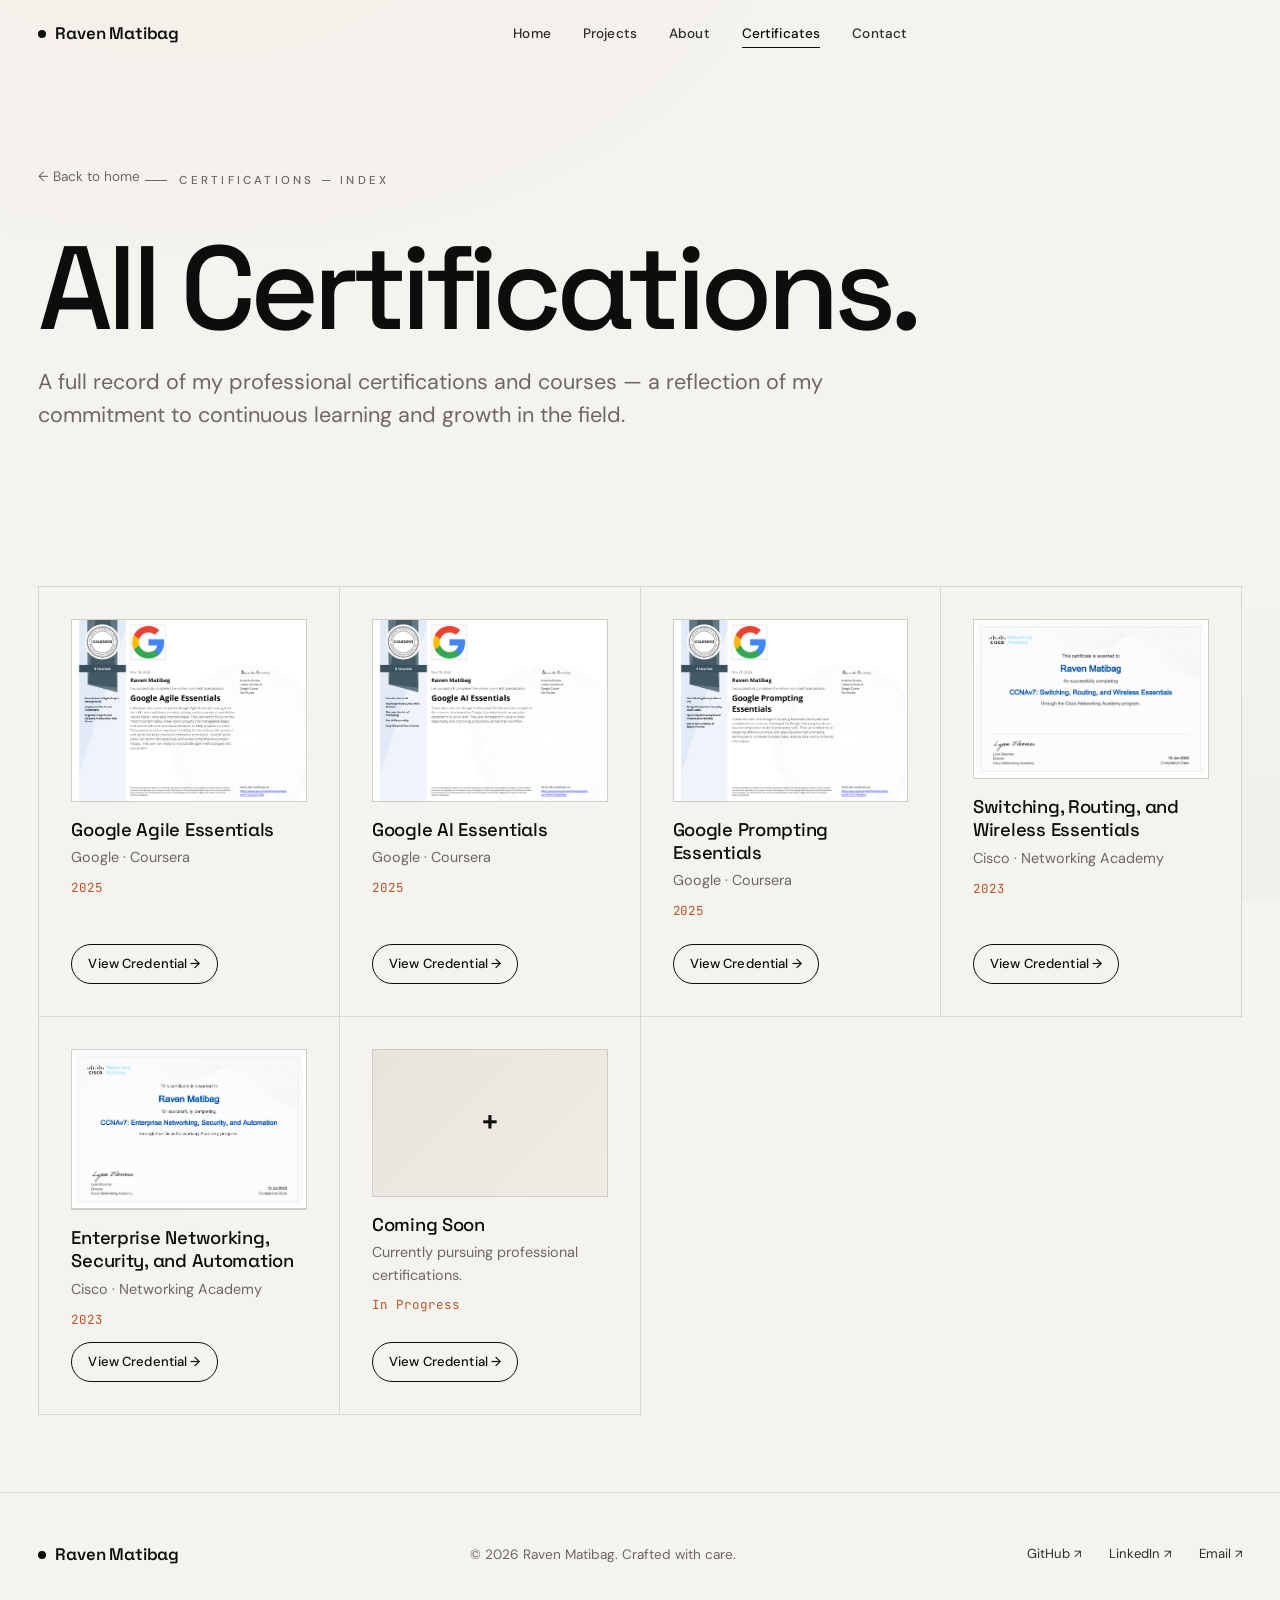
==== commit d51fc9a9: "add link to certifications" ====
--- a/certifications.html
+++ b/certifications.html
@@ -130,6 +130,9 @@
                 <p class="cert-card-issuer">Cisco · Networking Academy</p>
                 <span class="cert-card-date">2023</span>
               </div>
+              <div class="cert-card-footer">
+                <a href="https://www.credly.com/badges/31af5324-9a8f-4050-a9dc-f621a3c93f22/linked_in_profile" target="_blank" rel="noopener" class="btn btn-sm btn-ghost">View Credential →</a>
+              </div>
             </article>
 
             <article class="cert-card reveal">
@@ -144,6 +147,9 @@
                 <h2 class="cert-card-title">Enterprise Networking, Security, and Automation</h2>
                 <p class="cert-card-issuer">Cisco · Networking Academy</p>
                 <span class="cert-card-date">2023</span>
+                <div class="cert-card-footer">
+                <a href="https://www.credly.com/badges/054742e7-31d8-4bdb-9f66-9fc7dbdf2714/linked_in_profile" target="_blank" rel="noopener" class="btn btn-sm btn-ghost">View Credential →</a>
+              </div>
               </div>
             </article>
 
--- a/css/style.css
+++ b/css/style.css
@@ -617,17 +617,17 @@
   font-size: 0.85rem;
 }
 /* Per-project accent gradient */
-.project-preview-inner[data-project="quiet"] {
+.project-preview-inner[data-project="The Quiet List"] {
   background: url("../assets/screenshots/quiet-list-preview.png") center/cover;
 }
-.project-preview-inner[data-project="project 2"] {
-  background: linear-gradient(135deg, #2d2d2d, #6b6862);
-}
-.project-preview-inner[data-project="project 3"] {
-  background: linear-gradient(135deg, #0d0d0d, #3a5a40);
-}
-.project-preview-inner[data-project="project 4"] {
-  background: linear-gradient(135deg, #1a1a2e, #7c3417);
+.project-preview-inner[data-project="TomaVision"] {
+  background: url("../assets/screenshots/system.png") center/cover;
+}
+.project-preview-inner[data-project="Automated Patio Umbrella System"] {
+    background: url("../assets/screenshots/umbrella.png") center/cover;
+}
+.project-preview-inner[data-project="SeoulSeekerPH"] {
+    background: url("../assets/screenshots/login.png") center/cover;
 }
 
 /* =========================================================
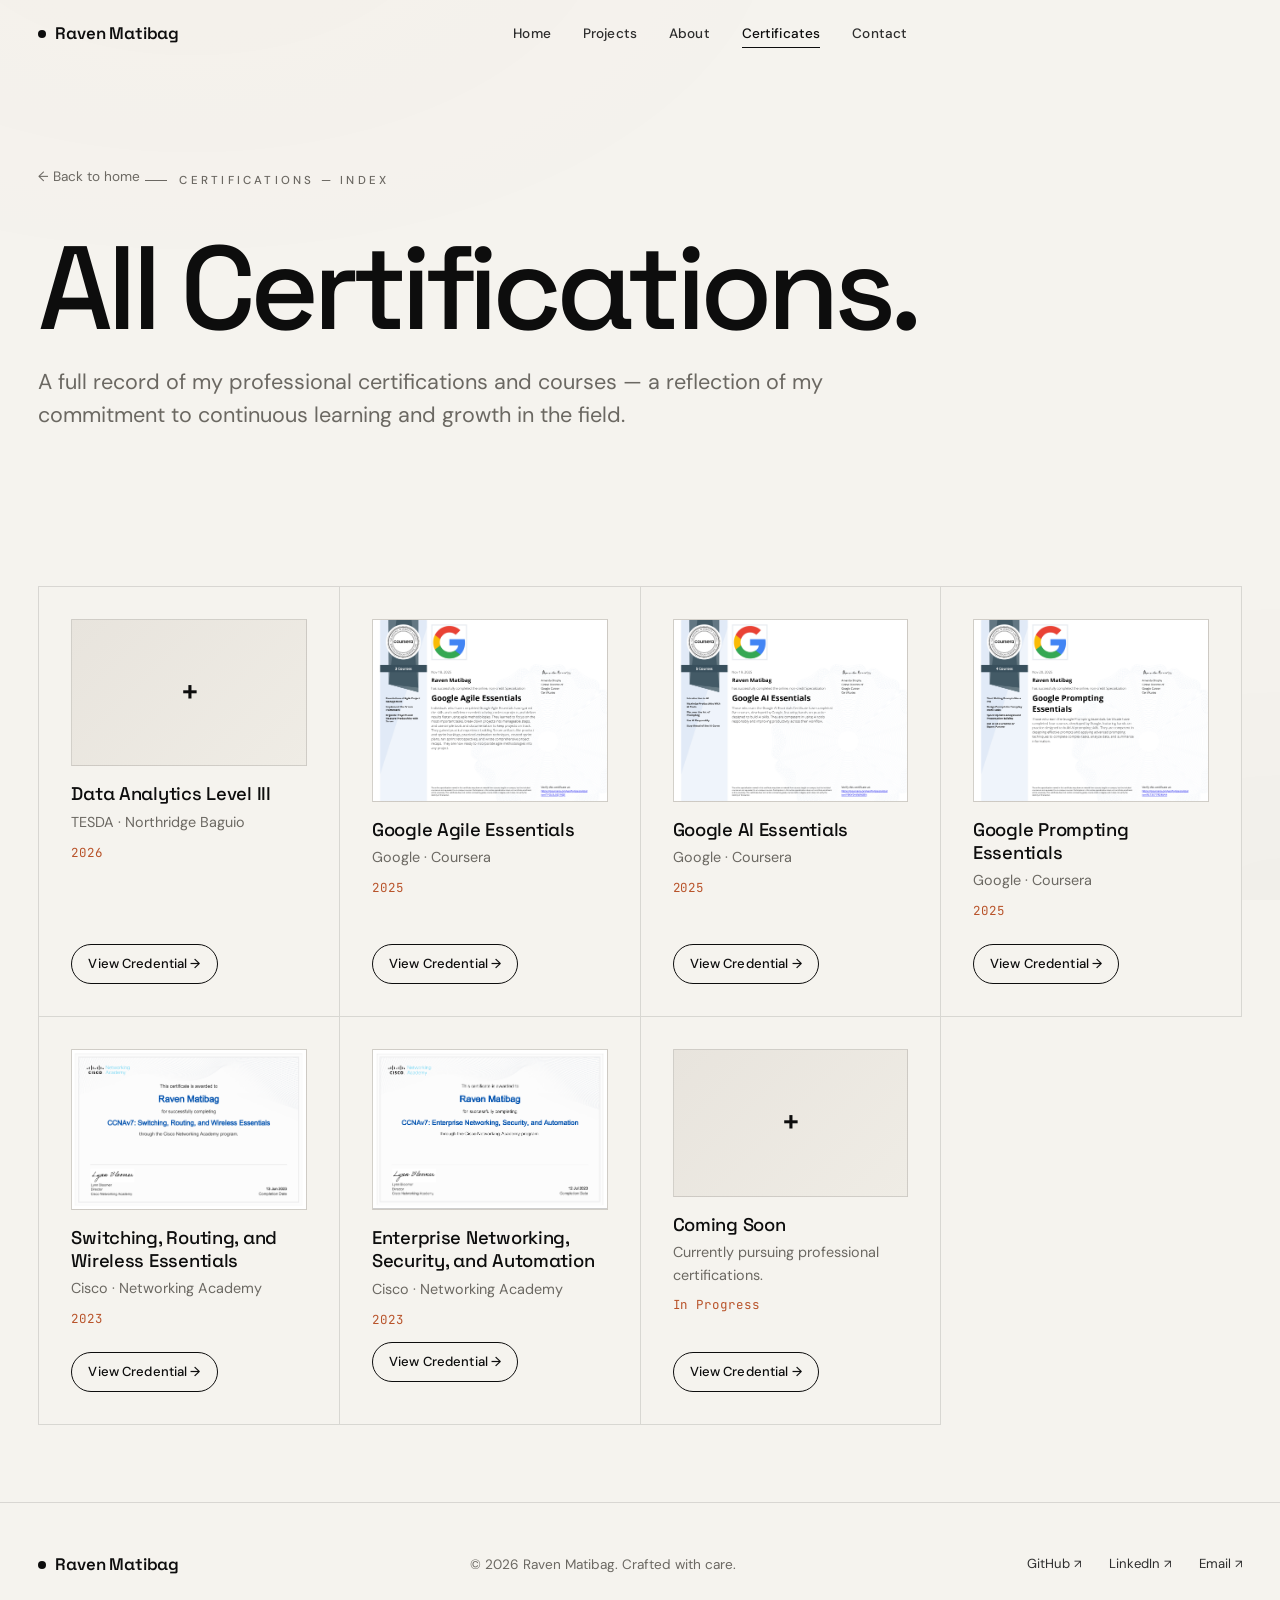
==== commit 909d88f2: "Add new certificate and project" ====
--- a/certifications.html
+++ b/certifications.html
@@ -64,6 +64,18 @@
         <div class="container">
           <div class="cert-grid">
             <article class="cert-card reveal">
+              <div class="cert-card-image"><span class="cert-card-mark">+</span></div>
+              <div class="cert-card-body">
+                <h2 class="cert-card-title">Data Analytics Level III</h2>
+                <p class="cert-card-issuer">TESDA · Northridge Baguio</p>
+                <span class="cert-card-date">2026</span>
+              </div>
+              <div class="cert-card-footer">
+                <a href="#" target="_blank" rel="noopener" class="btn btn-sm btn-ghost">View Credential →</a>
+              </div>
+            </article>
+
+            <article class="cert-card reveal">
               <div class="cert-card-image">
                 <img
                   src="assets/certificates/google-agile-essentials.png"
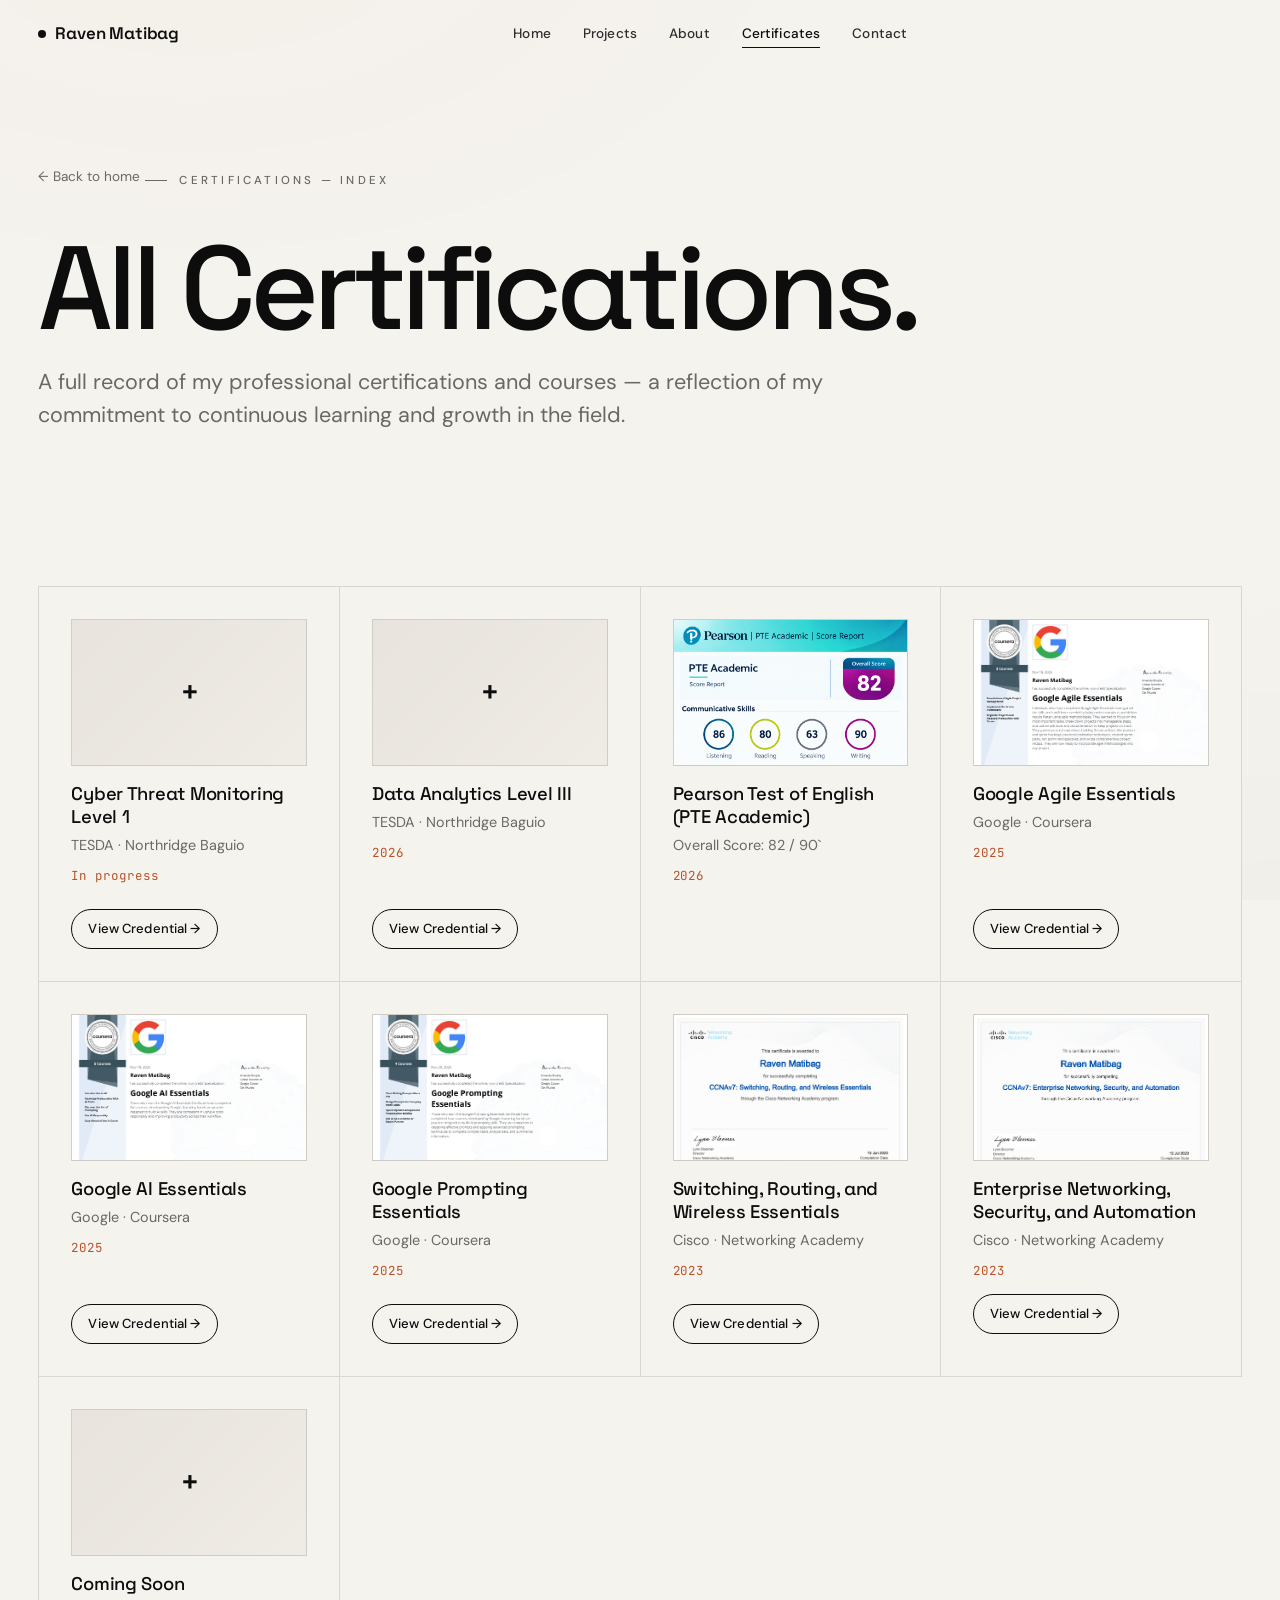
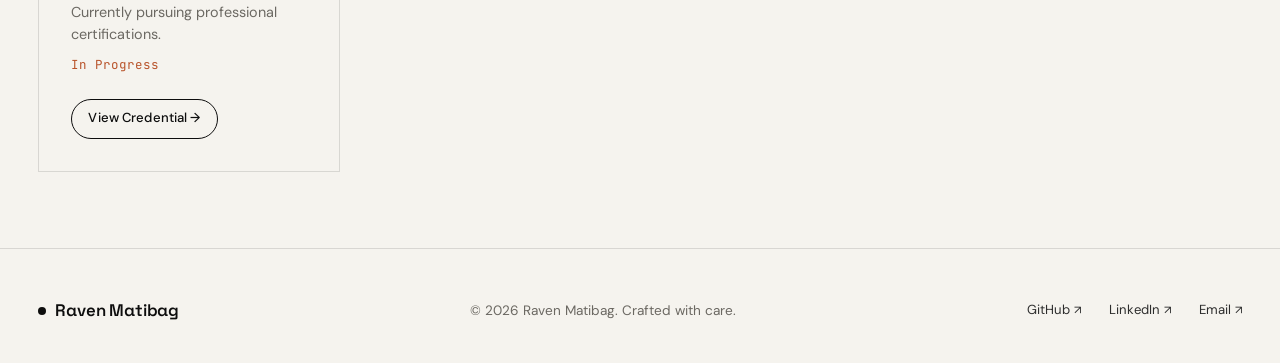
==== commit f658965c: "feat: add certifications, update CSS/JS, tweak index.html" ====
--- a/certifications.html
+++ b/certifications.html
@@ -66,12 +66,39 @@
             <article class="cert-card reveal">
               <div class="cert-card-image"><span class="cert-card-mark">+</span></div>
               <div class="cert-card-body">
+                <h2 class="cert-card-title">Cyber Threat Monitoring Level 1</h2>
+                <p class="cert-card-issuer">TESDA · Northridge Baguio</p>
+                <span class="cert-card-date">In progress</span>
+              </div>
+              <div class="cert-card-footer">
+                <a href="#" target="_blank" rel="noopener" class="btn btn-sm btn-ghost">View Credential →</a>
+              </div>
+            </article>
+
+            <article class="cert-card reveal">
+              <div class="cert-card-image"><span class="cert-card-mark">+</span></div>
+              <div class="cert-card-body">
                 <h2 class="cert-card-title">Data Analytics Level III</h2>
                 <p class="cert-card-issuer">TESDA · Northridge Baguio</p>
                 <span class="cert-card-date">2026</span>
               </div>
               <div class="cert-card-footer">
                 <a href="#" target="_blank" rel="noopener" class="btn btn-sm btn-ghost">View Credential →</a>
+              </div>
+            </article>
+
+            <article class="cert-card reveal">
+              <div class="cert-card-image">
+                <img
+                  src="assets/certificates/pte.png"
+                  alt="PTE Academic Test Result"
+                  class="cert-card-img"
+                />
+              </div>
+              <div class="cert-card-body">
+                <h2 class="cert-card-title">Pearson Test of English (PTE Academic)  </h2>
+                <p class="cert-card-issuer">Overall Score: 82 / 90`  </p>
+                <span class="cert-card-date">2026</span>
               </div>
             </article>
 
@@ -201,6 +228,18 @@
       </svg>
     </button>
 
+    <div class="lightbox" id="certLightbox" role="dialog" aria-modal="true" aria-hidden="true">
+      <div class="lightbox-figure">
+        <button class="lightbox-close" id="lightboxClose" aria-label="Close full view">
+          <svg viewBox="0 0 24 24" width="16" height="16" fill="none" stroke="currentColor" stroke-width="2" stroke-linecap="round">
+            <path d="M6 6l12 12M18 6L6 18"/>
+          </svg>
+        </button>
+        <img src="" alt="" class="lightbox-img" id="lightboxImg" />
+        <p class="lightbox-caption" id="lightboxCaption"></p>
+      </div>
+    </div>
+
     <script src="js/script.js"></script>
   </body>
-</html>
+</html>
--- a/css/style.css
+++ b/css/style.css
@@ -1068,10 +1068,47 @@
 .cert-card:hover { background: var(--paper-2); }
 .cert-card-image {
   aspect-ratio: 16/10;
+  width: 100%;
   background: linear-gradient(135deg, var(--surface), var(--paper-2));
   border: 1px solid var(--hairline);
   display: grid;
   place-items: center;
+  overflow: hidden;
+  position: relative;
+}
+.cert-card-img {
+  width: 100%;
+  height: 100%;
+  object-fit: cover;
+  object-position: center;
+  cursor: zoom-in;
+  transition: transform 0.4s var(--ease-out);
+}
+.cert-card-image:has(.cert-card-img):hover .cert-card-img {
+  transform: scale(1.04);
+}
+/* Small expand hint shown on hover, only when the image is clickable */
+.cert-card-image:has(.cert-card-img)::after {
+  content: "⤢";
+  position: absolute;
+  top: 0.5rem;
+  right: 0.5rem;
+  width: 28px;
+  height: 28px;
+  display: grid;
+  place-items: center;
+  background: var(--ink);
+  color: var(--paper);
+  font-size: 0.9rem;
+  border-radius: 999px;
+  opacity: 0;
+  transform: translateY(-4px);
+  transition: opacity 0.25s var(--ease-out), transform 0.25s var(--ease-out);
+  pointer-events: none;
+}
+.cert-card-image:has(.cert-card-img):hover::after {
+  opacity: 1;
+  transform: none;
 }
 .cert-card-mark {
   font-family: var(--font-display);
@@ -1160,3 +1197,72 @@
   .btn { padding: 0.8rem 1.2rem; font-size: 0.85rem; }
   .project-preview { display: none; }
 }
+
+/* =========================================================
+   CERT LIGHTBOX (full-view popup)
+========================================================= */
+.lightbox {
+  position: fixed;
+  inset: 0;
+  z-index: 100;
+  display: grid;
+  place-items: center;
+  padding: clamp(1.5rem, 5vw, 4rem);
+  background: rgba(13, 13, 13, 0.86);
+  backdrop-filter: blur(6px);
+  -webkit-backdrop-filter: blur(6px);
+  opacity: 0;
+  visibility: hidden;
+  transition: opacity 0.3s var(--ease-out), visibility 0.3s var(--ease-out);
+}
+.lightbox.is-open {
+  opacity: 1;
+  visibility: visible;
+}
+.lightbox-figure {
+  position: relative;
+  max-width: min(1100px, 100%);
+  max-height: 100%;
+  display: grid;
+  gap: 0.85rem;
+  justify-content: center;
+  transform: scale(0.96);
+  transition: transform 0.35s var(--ease-out);
+}
+.lightbox.is-open .lightbox-figure { transform: none; }
+.lightbox-img {
+  max-width: 100%;
+  max-height: 80vh;
+  width: auto;
+  height: auto;
+  object-fit: contain;
+  background: var(--paper);
+  border: 1px solid rgba(245, 243, 238, 0.15);
+}
+.lightbox-caption {
+  color: var(--paper);
+  font-family: var(--font-body);
+  font-size: 0.9rem;
+  text-align: center;
+  opacity: 0.85;
+}
+.lightbox-close {
+  position: absolute;
+  top: -3rem;
+  right: 0;
+  width: 40px;
+  height: 40px;
+  border: 1px solid rgba(245, 243, 238, 0.4);
+  border-radius: 999px;
+  display: grid;
+  place-items: center;
+  color: var(--paper);
+  transition: background 0.25s var(--ease-out), border-color 0.25s var(--ease-out);
+}
+.lightbox-close:hover {
+  background: var(--paper);
+  color: var(--ink);
+}
+@media (max-width: 520px) {
+  .lightbox-close { top: -2.75rem; width: 36px; height: 36px; }
+}
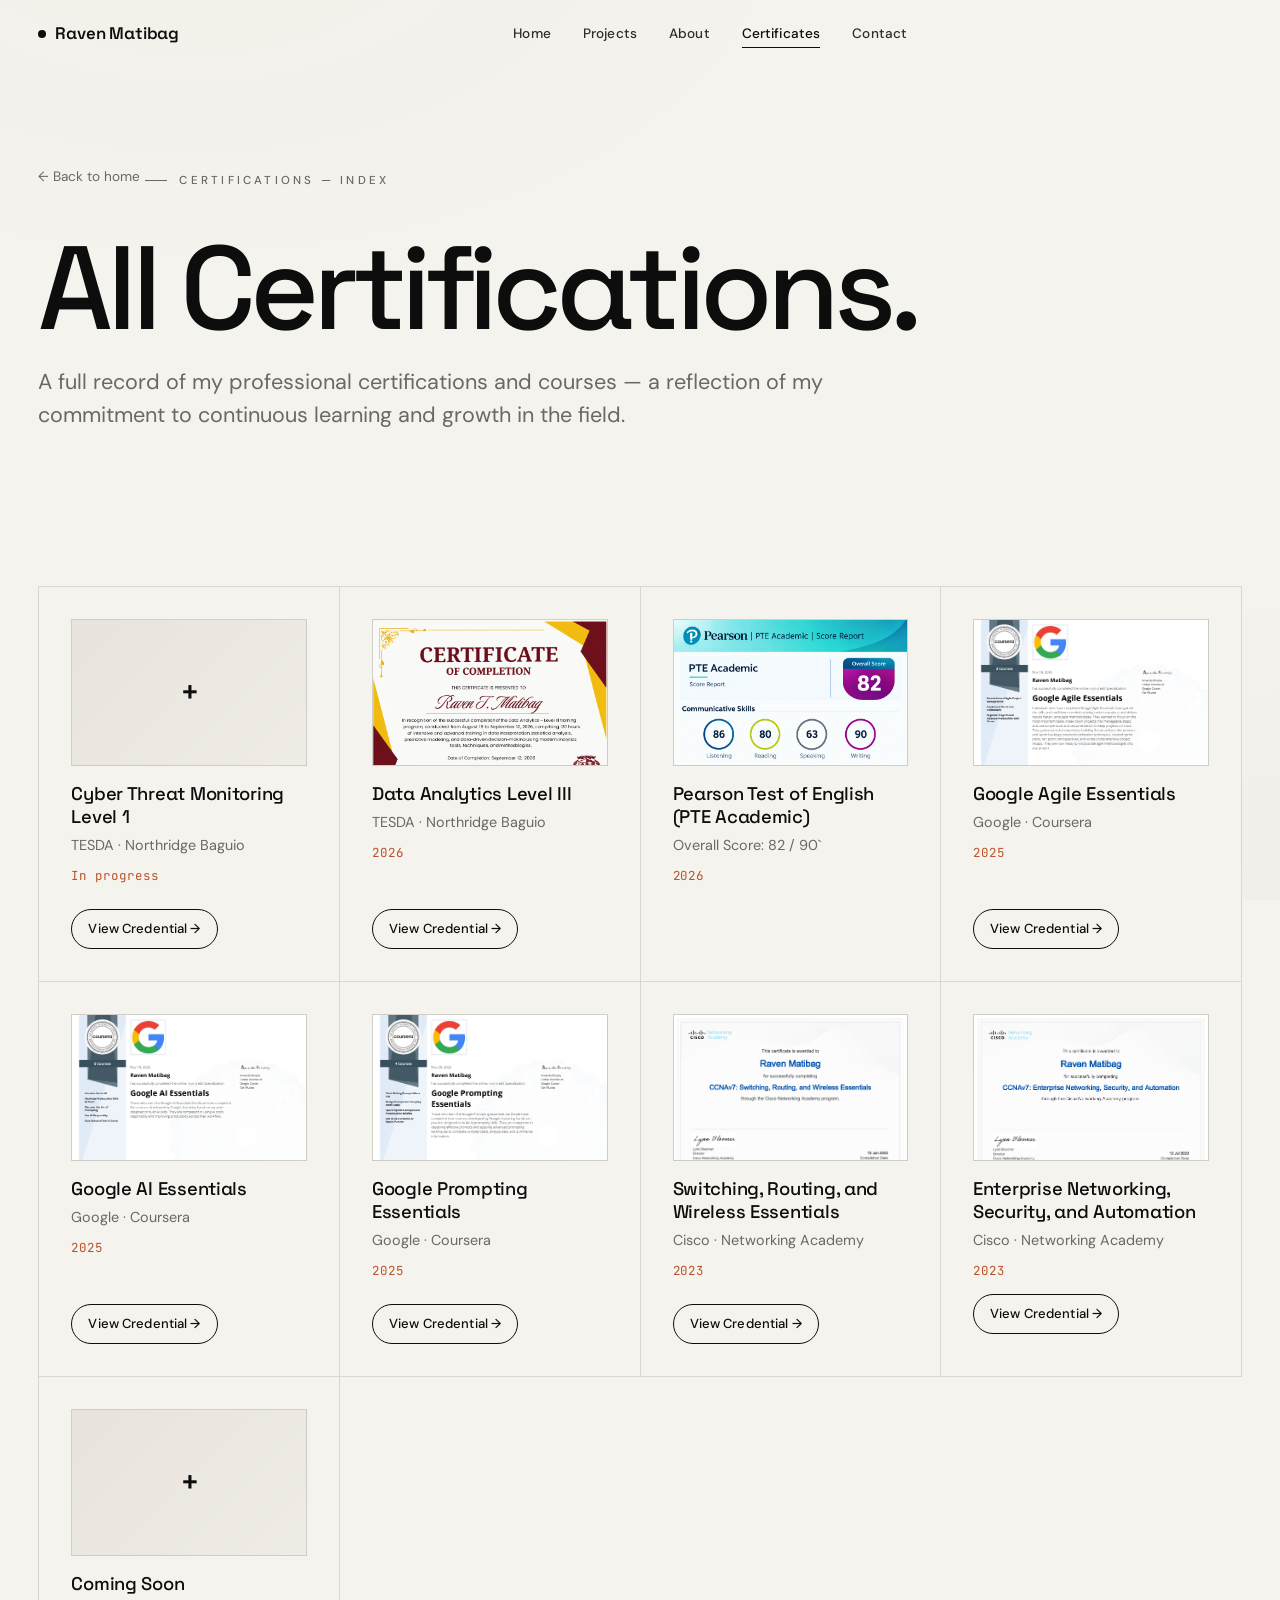
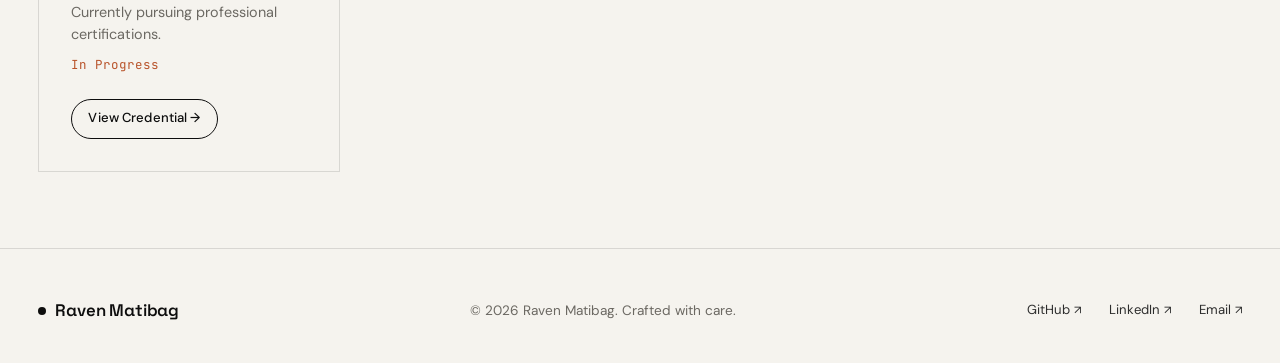
==== commit 5db8b830: "add image on data certification" ====
--- a/certifications.html
+++ b/certifications.html
@@ -76,7 +76,13 @@
             </article>
 
             <article class="cert-card reveal">
-              <div class="cert-card-image"><span class="cert-card-mark">+</span></div>
+              <div class="cert-card-image">
+                <img
+                  src="assets/certificates/data_northridge.png"
+                  alt="Data Analytics Level 3 Certificate"
+                  class="cert-card-img"
+                />
+              </div>
               <div class="cert-card-body">
                 <h2 class="cert-card-title">Data Analytics Level III</h2>
                 <p class="cert-card-issuer">TESDA · Northridge Baguio</p>
